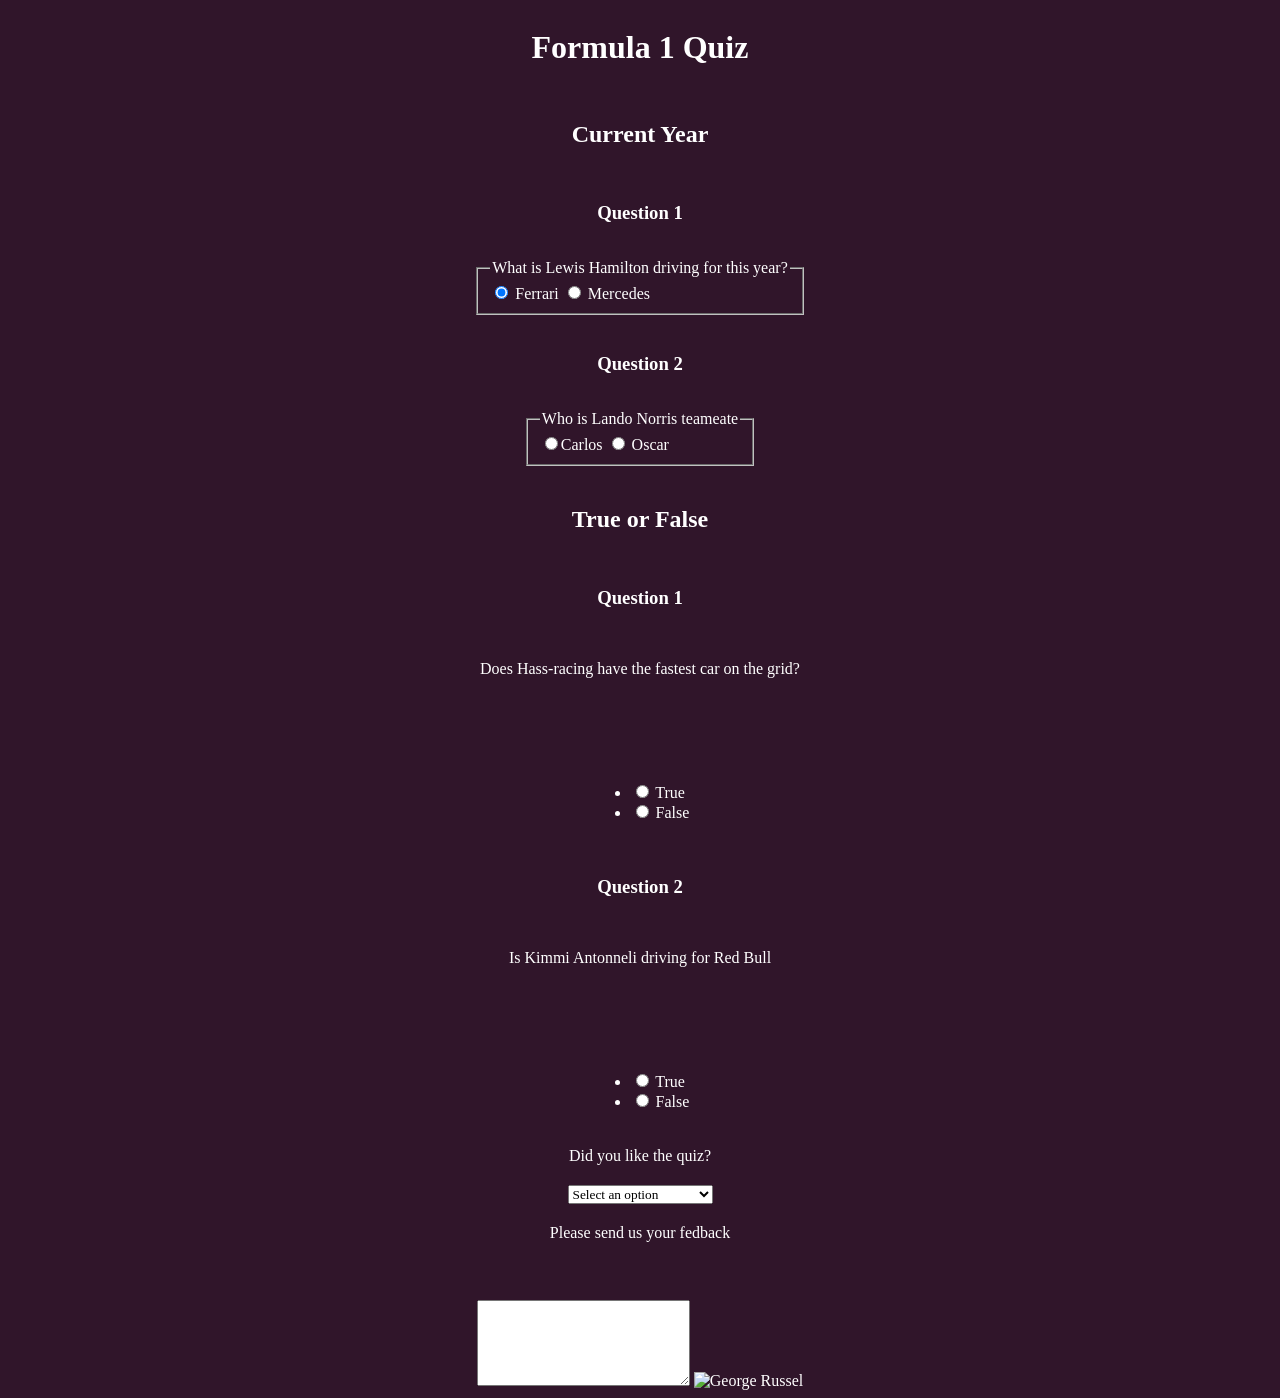
==== index.html @ e500388a "Add files via upload" ====
<!DOCTYPE html>
<html lang="en">
<head>
<link rel="stylesheet" href="style.css">
</head>

<body>

<h1>Formula 1 Quiz</h1>
 <h2 id="current year">Current Year</h2>
<h3> Question 1</h3>
<fieldset>
            <legend>What is Lewis Hamilton driving for this year?</legend>
            <label><input id="ferrari" type="radio" name="ferrari-mercedes" value="ferrari" checked> Ferrari</label>
            <label><input id="mercedes" type="radio" name="ferrari-mercedes" value="mercedes"> Mercedes</label>
 </fieldset>
<h3> Question 2</h3>
<fieldset>
            <legend>Who is Lando Norris teameate</legend>
            <label><input id="carlos" type="radio" name="carlos-oscar" value="carlos">Carlos</label>
            <label><input id="oscar" type="radio" name="ferrari-oscar" value="oscar"> Oscar</label>
 </fieldset>
 <h2 id="true or false">True or False</h2>
 <h3> Question 1</h3>
 <p> Does Hass-racing have the fastest car on the grid?<p>
      <ul class="answers-list">
                <li>
                  <label for="q2-a1">
                    <input type="radio" id="q2-a1" name="q2" value="true" />
                    True
                  </label>
                </li>
                <li>
                  <label for="q2-a2">
                    <input type="radio" id="q2-a2" name="q2" value="false" />
                    False
                  </label>
                </li>
              </ul>
			  
			   <h3> Question 2</h3>
 <p>Is Kimmi Antonneli driving for Red Bull<p>
      <ul class="answers-list">
                <li>
                  <label for="q2-a1">
                    <input type="radio" id="q2-a1" name="q2" value="true" />
                    True
                  </label>
                </li>
                <li>
                  <label for="q2-a2">
                    <input type="radio" id="q2-a2" name="q2" value="false" />
                    False
                  </label>
                </li>
              </ul>
			  
 <label for="selector">Did you like the quiz?</label>
            
           
              <select name="selector" id="selector" required>
                <option value="">Select an option</option>
                <option value="yes">Yes</option>
                <option value="no">No</option>
				<option value="no it was boring">No it was boring</option>
				<option value="it was okay">It was okay</option>
				<option value="yes i absolutly loved it">Yes i absolutly loved it</option>
              </select>
<label>Please send us your fedback</label> <br> 
  <div class="question-block">   
  <textarea  rows="5" cols="24"></textarea>
  <img src="https://upload.wikimedia.org/wikipedia/commons/thumb/d/d7/FIA_F1_Austria_2022_George_Russell_%282%29_%28cropped%29.jpg/330px-FIA_F1_Austria_2022_George_Russell_%282%29_%28cropped%29.jpg" alt="George Russel" class="vlevo">
 
 </body>
</html>
---- style.css ----
/* css je pomocí ai bcs jsem moc líny sry pane učitely */
* {
    box-sizing: border-box;
    font-family: "Comic Sans MS", "Comic Sans", cursive;
}

body {
    background: #30152a;
    color: #fff;
    min-height: 100vh;
    display: flex;
    justify-content: center;
    align-items: center;
    flex-direction: column;
    gap: 20px;
}

.game-container, .loading-screen {
    background: #4e2044;
    border: 4px solid #000;
    border-radius: 15px;
    padding: 25px;
    width: 350px;
    text-align: center;
}

h1, h2, h3, hr {
    margin-bottom: 15px;
}

hr {
    border: 1px dashed #000;
}

.btn-main {
    background: #640960;
    color: #fff;
    border: 4px solid #000;
    border-radius: 50%;
    width: 150px;
    height: 150px;
    font-size: 1.2rem;
    cursor: pointer;
}

.shop {
    display: flex;
    flex-direction: column;
    gap: 10px;
}

.btn-shop {
    background: #fff3e3;
    color: #000;
    border: 2px solid #000;
    padding: 10px;
    border-radius: 8px;
    cursor: pointer;
}


.skeleton-line {
    height: 12px;
    background: #d7ccc8;
    margin-bottom: 10px;
    border-radius: 6px;
}

.sr-only {
    display: none;
}
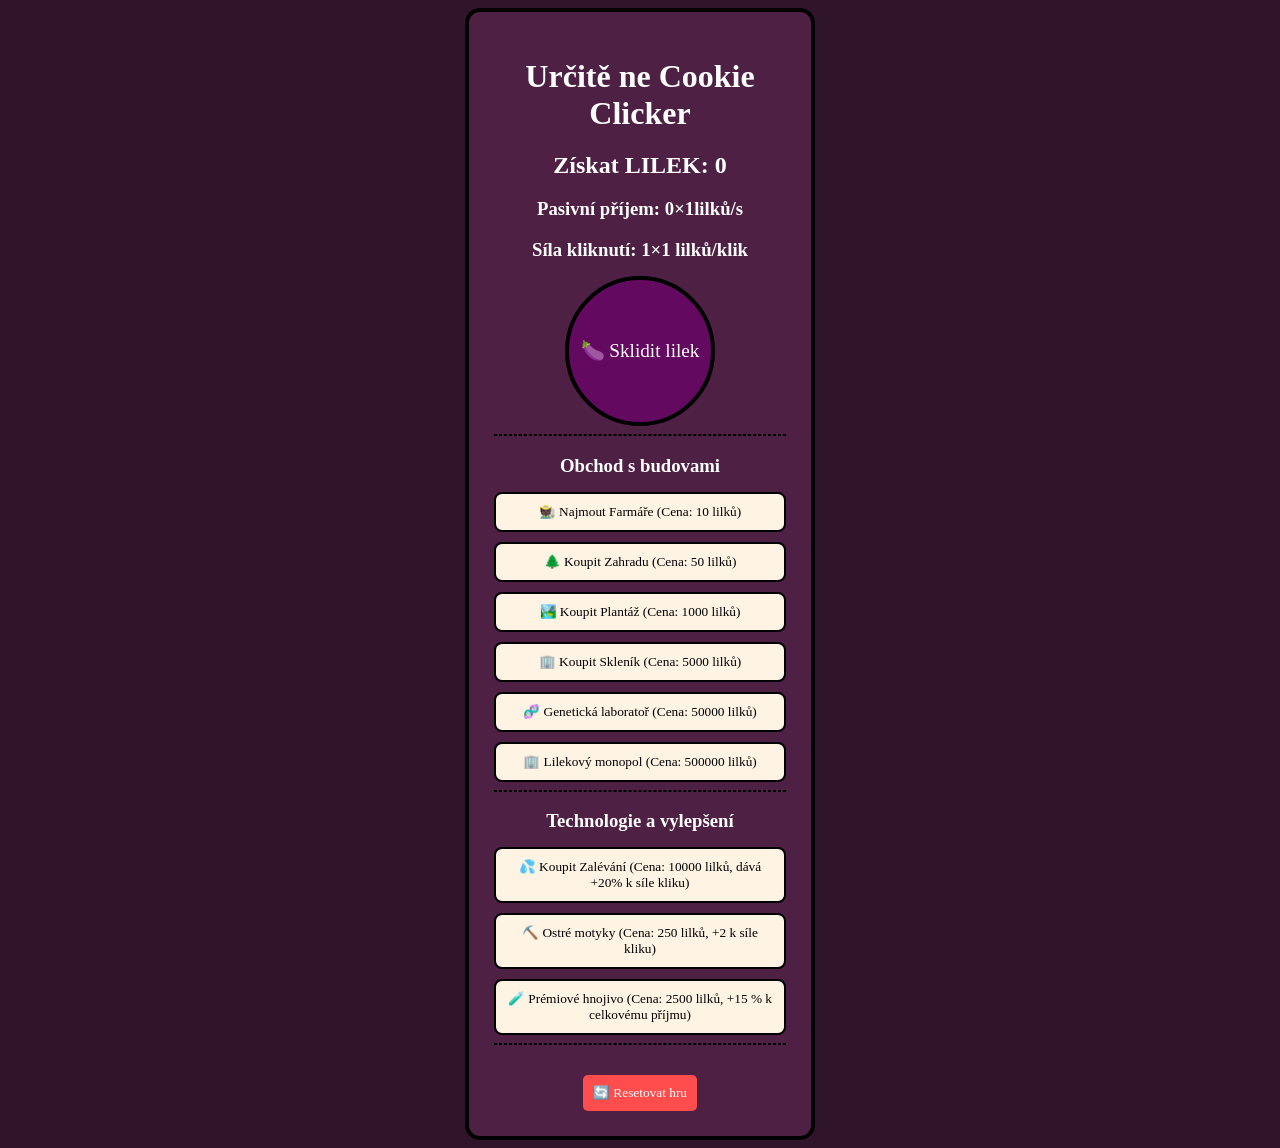
==== commit 726fb702: "Add initial HTML structure for Eggplant Clicker game" ====
--- a/index.html
+++ b/index.html
@@ -1,75 +1,49 @@
-<!DOCTYPE html>
-<html lang="en">
-<head>
-<link rel="stylesheet" href="style.css">
-</head>
-
-<body>
-
-<h1>Formula 1 Quiz</h1>
- <h2 id="current year">Current Year</h2>
-<h3> Question 1</h3>
-<fieldset>
-            <legend>What is Lewis Hamilton driving for this year?</legend>
-            <label><input id="ferrari" type="radio" name="ferrari-mercedes" value="ferrari" checked> Ferrari</label>
-            <label><input id="mercedes" type="radio" name="ferrari-mercedes" value="mercedes"> Mercedes</label>
- </fieldset>
-<h3> Question 2</h3>
-<fieldset>
-            <legend>Who is Lando Norris teameate</legend>
-            <label><input id="carlos" type="radio" name="carlos-oscar" value="carlos">Carlos</label>
-            <label><input id="oscar" type="radio" name="ferrari-oscar" value="oscar"> Oscar</label>
- </fieldset>
- <h2 id="true or false">True or False</h2>
- <h3> Question 1</h3>
- <p> Does Hass-racing have the fastest car on the grid?<p>
-      <ul class="answers-list">
-                <li>
-                  <label for="q2-a1">
-                    <input type="radio" id="q2-a1" name="q2" value="true" />
-                    True
-                  </label>
-                </li>
-                <li>
-                  <label for="q2-a2">
-                    <input type="radio" id="q2-a2" name="q2" value="false" />
-                    False
-                  </label>
-                </li>
-              </ul>
-			  
-			   <h3> Question 2</h3>
- <p>Is Kimmi Antonneli driving for Red Bull<p>
-      <ul class="answers-list">
-                <li>
-                  <label for="q2-a1">
-                    <input type="radio" id="q2-a1" name="q2" value="true" />
-                    True
-                  </label>
-                </li>
-                <li>
-                  <label for="q2-a2">
-                    <input type="radio" id="q2-a2" name="q2" value="false" />
-                    False
-                  </label>
-                </li>
-              </ul>
-			  
- <label for="selector">Did you like the quiz?</label>
-            
-           
-              <select name="selector" id="selector" required>
-                <option value="">Select an option</option>
-                <option value="yes">Yes</option>
-                <option value="no">No</option>
-				<option value="no it was boring">No it was boring</option>
-				<option value="it was okay">It was okay</option>
-				<option value="yes i absolutly loved it">Yes i absolutly loved it</option>
-              </select>
-<label>Please send us your fedback</label> <br> 
-  <div class="question-block">   
-  <textarea  rows="5" cols="24"></textarea>
-  <img src="https://upload.wikimedia.org/wikipedia/commons/thumb/d/d7/FIA_F1_Austria_2022_George_Russell_%282%29_%28cropped%29.jpg/330px-FIA_F1_Austria_2022_George_Russell_%282%29_%28cropped%29.jpg" alt="George Russel" class="vlevo">
- 
- </body>
-</html>
+<!DOCTYPE html>
+<html lang="cs">
+<head>
+    <meta charset="UTF-8">
+    <title>Eggplant Clicker</title>
+    <meta name="viewport" content="width=device-width, initial-scale=1.0">
+    <link rel="stylesheet" href="style.css">
+    <script src="script.js" defer></script>
+</head>
+<body>
+
+    <div class="game-container">
+        <h1>Určitě ne Cookie Clicker</h1>
+        <h2>Získat LILEK: <span id="skore">0</span></h2>
+        <h3>Pasivní příjem: <span id="pasivni-prijem-text">0</span>×<span id="pasivni-prijem-text-mult">1</span>lilků/s</h3>
+        <h3>Síla kliknutí: <span id="klik-text">1</span>×<span id="klik-text-mult">1</span> lilků/klik</h3>
+
+        <button id="btn-lilek" class="btn-main">🍆 Sklidit lilek</button>
+
+        <hr>
+
+        <h3>Obchod s budovami</h3>
+        <div class="shop">
+            <button id="btn-farmar" class="btn-shop">🧑🏿‍🌾 Najmout Farmáře (Cena: 10 lilků)</button>
+            <button id="btn-zahrada" class="btn-shop">🌲 Koupit Zahradu (Cena: 50 lilků)</button>
+            <button id="btn-plantaz" class="btn-shop">🏞️ Koupit Plantáž (Cena: 1000 lilků)</button> 
+            <button id="btn-sklenik" class="btn-shop">🏢 Koupit Skleník (Cena: 5000 lilků)</button> 
+            <button id="btn-laborator" class="btn-shop">🧬 Genetická laboratoř (Cena: 50000 lilků)</button> 
+            <button id="btn-monopol" class="btn-shop">🏢 Lilek Barák (Cena: 500000 lilků)</button> 
+        </div>
+
+        <hr>
+
+        <h3>Technologie a vylepšení</h3>
+        <div class="shop">
+            <button id="btn-zalivani" class="btn-shop">💦 Koupit Zalévání (Cena: 10000 lilků, dává +20% k síle kliku)</button> 
+            <button id="btn-motyky" class="btn-shop">⛏️ Ostré motyky (Cena: 250 lilků, +2 k síle kliku)</button> 
+            <button id="btn-hnojivo" class="btn-shop">🧪 Prémiové hnojivo (Cena: 2500 lilků, zvýší pasivní příjem o 15 %)</button> 
+        </div>
+        
+        <hr>
+        <button id="btn-reset" style="background-color: #ff4d4d; color: white; padding: 10px; border: none; border-radius: 5px; cursor: pointer; margin-top: 15px;">🔄 Resetovat hru</button>
+    </div>
+
+</body>
+</html>
+
+</body>
+</html>
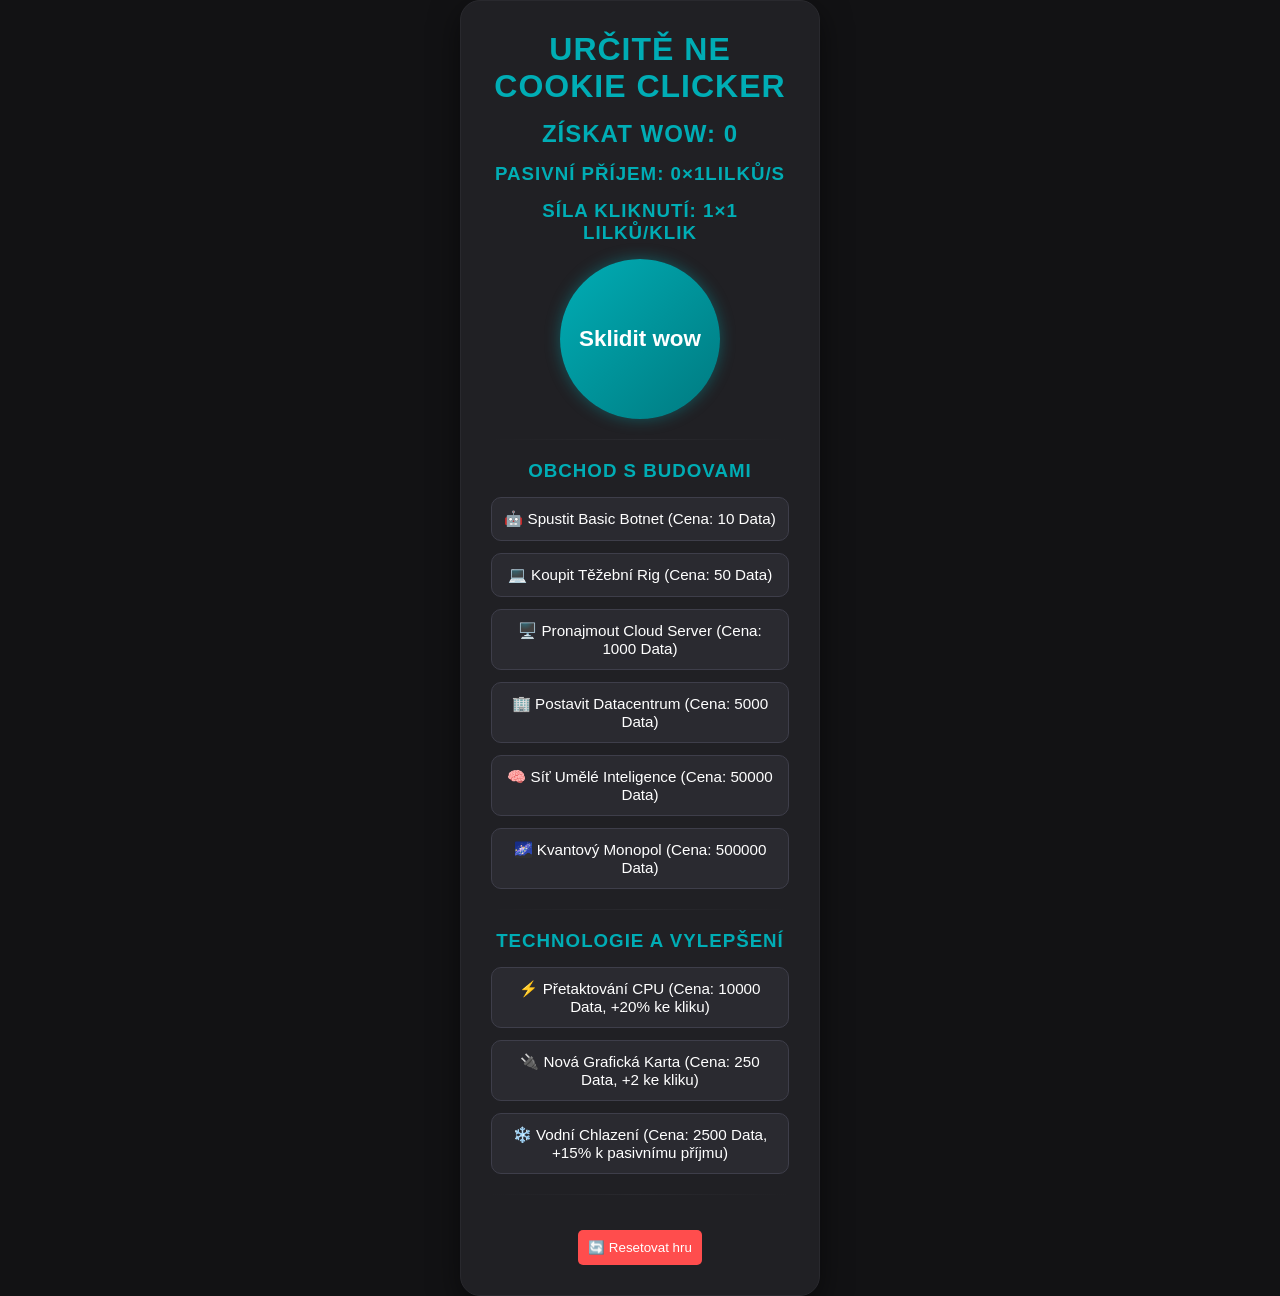
==== commit 0292fd99: "Update index.html" ====
--- a/index.html
+++ b/index.html
@@ -2,7 +2,7 @@
 <html lang="cs">
 <head>
     <meta charset="UTF-8">
-    <title>Eggplant Clicker</title>
+    <title>WOW Clicker</title>
     <meta name="viewport" content="width=device-width, initial-scale=1.0">
     <link rel="stylesheet" href="style.css">
     <script src="script.js" defer></script>
@@ -11,11 +11,11 @@
 
     <div class="game-container">
         <h1>Určitě ne Cookie Clicker</h1>
-        <h2>Získat LILEK: <span id="skore">0</span></h2>
+        <h2>Získat wow: <span id="skore">0</span></h2>
         <h3>Pasivní příjem: <span id="pasivni-prijem-text">0</span>×<span id="pasivni-prijem-text-mult">1</span>lilků/s</h3>
         <h3>Síla kliknutí: <span id="klik-text">1</span>×<span id="klik-text-mult">1</span> lilků/klik</h3>
 
-        <button id="btn-lilek" class="btn-main">🍆 Sklidit lilek</button>
+        <button id="btn-lilek" class="btn-main"> Sklidit wow</button>
 
         <hr>
 
--- a/style.css
+++ b/style.css
@@ -1,71 +1,106 @@
- /* css je pomocí ai bcs jsem moc líny sry pane učitely */
+ /* Nový moderní kabátek pro clicker hru */
 * {
     box-sizing: border-box;
-    font-family: "Comic Sans MS", "Comic Sans", cursive;
+    font-family: 'Segoe UI', Tahoma, Geneva, Verdana, sans-serif;
+    margin: 0;
+    padding: 0;
 }
 
 body {
-    background: #30152a;
-    color: #fff;
+    background: #121214; /* Temné moderní pozadí */
+    color: #e1e1e6;
     min-height: 100vh;
     display: flex;
     justify-content: center;
     align-items: center;
     flex-direction: column;
-    gap: 20px;
+    gap: 25px;
 }
 
 .game-container, .loading-screen {
-    background: #4e2044;
-    border: 4px solid #000;
-    border-radius: 15px;
-    padding: 25px;
-    width: 350px;
+    background: #202024; /* Tmavě šedá karta */
+    border: 1px solid #29292e; /* Jemný elegantní okraj místo tlustého černého */
+    border-radius: 20px;
+    padding: 30px;
+    width: 360px;
     text-align: center;
+    box-shadow: 0 10px 30px rgba(0, 0, 0, 0.5); /* Moderní stín pod oknem */
 }
 
-h1, h2, h3, hr {
+h1, h2, h3 {
     margin-bottom: 15px;
+    color: #00adb5; /* Svěží tyrkysová barva pro nadpisy */
+    text-transform: uppercase;
+    letter-spacing: 1px;
 }
 
 hr {
-    border: 1px dashed #000;
+    border: none;
+    height: 1px;
+    background: linear-gradient(to right, transparent, #29292e, transparent);
+    margin: 20px 0;
 }
 
+/* Hlavní klikací tlačítko */
 .btn-main {
-    background: #640960;
+    background: linear-gradient(135deg, #00adb5, #007a80); /* Pěkný přechod */
     color: #fff;
-    border: 4px solid #000;
+    border: none;
     border-radius: 50%;
-    width: 150px;
-    height: 150px;
-    font-size: 1.2rem;
+    width: 160px;
+    height: 160px;
+    font-size: 1.4rem;
+    font-weight: bold;
     cursor: pointer;
+    box-shadow: 0 0 15px rgba(0, 173, 181, 0.4); /* Neonový zářící efekt */
+    transition: transform 0.1s ease, box-shadow 0.2s ease;
+}
+
+/* Efekt při kliknutí a najetí myší */
+.btn-main:hover {
+    transform: scale(1.03);
+    box-shadow: 0 0 25px rgba(0, 173, 181, 0.6);
+}
+
+.btn-main:active {
+    transform: scale(0.95);
 }
 
 .shop {
     display: flex;
     flex-direction: column;
-    gap: 10px;
+    gap: 12px;
+    margin-top: 15px;
 }
 
+/* Tlačítka v obchodě */
 .btn-shop {
-    background: #fff3e3;
-    color: #000;
-    border: 2px solid #000;
-    padding: 10px;
-    border-radius: 8px;
+    background: #2a2a30;
+    color: #fff;
+    border: 1px solid #3e3e4a;
+    padding: 12px;
+    border-radius: 10px;
+    font-size: 0.95rem;
     cursor: pointer;
+    transition: all 0.2s ease;
 }
 
+.btn-shop:hover {
+    background: #3e3e4a;
+    border-color: #00adb5;
+    color: #00adb5;
+}
 
+/* Loading animace pro skeleton */
 .skeleton-line {
     height: 12px;
-    background: #d7ccc8;
+    background: #2a2a30;
     margin-bottom: 10px;
     border-radius: 6px;
+    position: relative;
+    overflow: hidden;
 }
 
 .sr-only {
     display: none;
-}+}
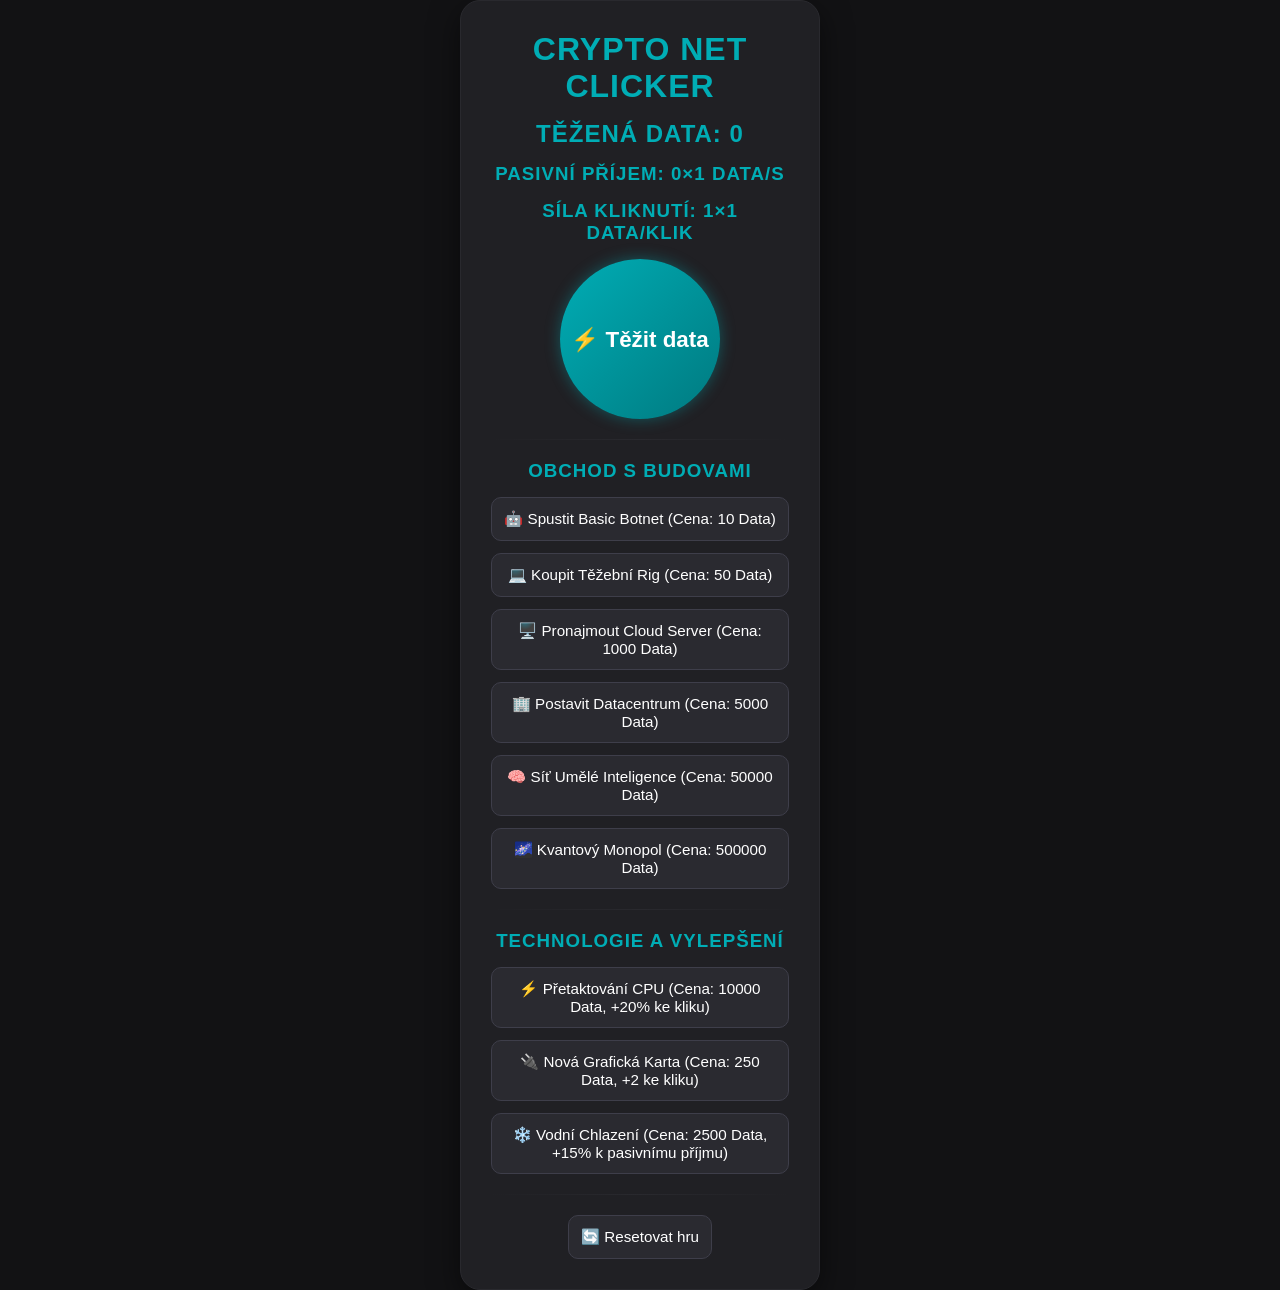
==== commit f6b3a134: "Update index.html" ====
--- a/index.html
+++ b/index.html
@@ -2,7 +2,7 @@
 <html lang="cs">
 <head>
     <meta charset="UTF-8">
-    <title>WOW Clicker</title>
+    <title>Crypto Net Clicker</title>
     <meta name="viewport" content="width=device-width, initial-scale=1.0">
     <link rel="stylesheet" href="style.css">
     <script src="script.js" defer></script>
@@ -10,40 +10,37 @@
 <body>
 
     <div class="game-container">
-        <h1>Určitě ne Cookie Clicker</h1>
-        <h2>Získat wow: <span id="skore">0</span></h2>
-        <h3>Pasivní příjem: <span id="pasivni-prijem-text">0</span>×<span id="pasivni-prijem-text-mult">1</span>lilků/s</h3>
-        <h3>Síla kliknutí: <span id="klik-text">1</span>×<span id="klik-text-mult">1</span> lilků/klik</h3>
+        <h1>Crypto Net Clicker</h1>
+        <h2>Těžená DATA: <span id="skore">0</span></h2>
+        <h3>Pasivní příjem: <span id="pasivni-prijem-text">0</span>×<span id="pasivni-prijem-text-mult">1</span> Data/s</h3>
+        <h3>Síla kliknutí: <span id="klik-text">1</span>×<span id="klik-text-mult">1</span> Data/klik</h3>
 
-        <button id="btn-lilek" class="btn-main"> Sklidit wow</button>
+        <button id="btn-lilek" class="btn-main">⚡ Těžit data</button>
 
         <hr>
 
         <h3>Obchod s budovami</h3>
         <div class="shop">
-            <button id="btn-farmar" class="btn-shop">🧑🏿‍🌾 Najmout Farmáře (Cena: 10 lilků)</button>
-            <button id="btn-zahrada" class="btn-shop">🌲 Koupit Zahradu (Cena: 50 lilků)</button>
-            <button id="btn-plantaz" class="btn-shop">🏞️ Koupit Plantáž (Cena: 1000 lilků)</button> 
-            <button id="btn-sklenik" class="btn-shop">🏢 Koupit Skleník (Cena: 5000 lilků)</button> 
-            <button id="btn-laborator" class="btn-shop">🧬 Genetická laboratoř (Cena: 50000 lilků)</button> 
-            <button id="btn-monopol" class="btn-shop">🏢 Lilek Barák (Cena: 500000 lilků)</button> 
+            <button id="btn-farmar" class="btn-shop">🤖 Spustit Basic Botnet (Cena: 10 Data)</button>
+            <button id="btn-zahrada" class="btn-shop">💻 Koupit Těžební Rig (Cena: 50 Data)</button>
+            <button id="btn-plantaz" class="btn-shop">🖥️ Pronajmout Cloud Server (Cena: 1000 Data)</button> 
+            <button id="btn-sklenik" class="btn-shop">🏢 Postavit Datacentrum (Cena: 5000 Data)</button> 
+            <button id="btn-laborator" class="btn-shop">🧠 Síť Umělé Inteligence (Cena: 50000 Data)</button> 
+            <button id="btn-monopol" class="btn-shop">🌌 Kvantový Monopol (Cena: 500000 Data)</button> 
         </div>
 
         <hr>
 
         <h3>Technologie a vylepšení</h3>
         <div class="shop">
-            <button id="btn-zalivani" class="btn-shop">💦 Koupit Zalévání (Cena: 10000 lilků, dává +20% k síle kliku)</button> 
-            <button id="btn-motyky" class="btn-shop">⛏️ Ostré motyky (Cena: 250 lilků, +2 k síle kliku)</button> 
-            <button id="btn-hnojivo" class="btn-shop">🧪 Prémiové hnojivo (Cena: 2500 lilků, zvýší pasivní příjem o 15 %)</button> 
+            <button id="btn-zalivani" class="btn-shop">⚡ Přetaktování CPU (Cena: 10000 Data, +20% ke kliku)</button> 
+            <button id="btn-motyky" class="btn-shop">🔌 Nová Grafická Karta (Cena: 250 Data, +2 ke kliku)</button> 
+            <button id="btn-hnojivo" class="btn-shop">❄️ Vodní Chlazení (Cena: 2500 Data, +15% k pasivnímu příjmu)</button> 
         </div>
         
         <hr>
-        <button id="btn-reset" style="background-color: #ff4d4d; color: white; padding: 10px; border: none; border-radius: 5px; cursor: pointer; margin-top: 15px;">🔄 Resetovat hru</button>
+        <button id="btn-reset" class="btn-shop btn-reset-style">🔄 Resetovat hru</button>
     </div>
 
 </body>
 </html>
-
-</body>
-</html>
